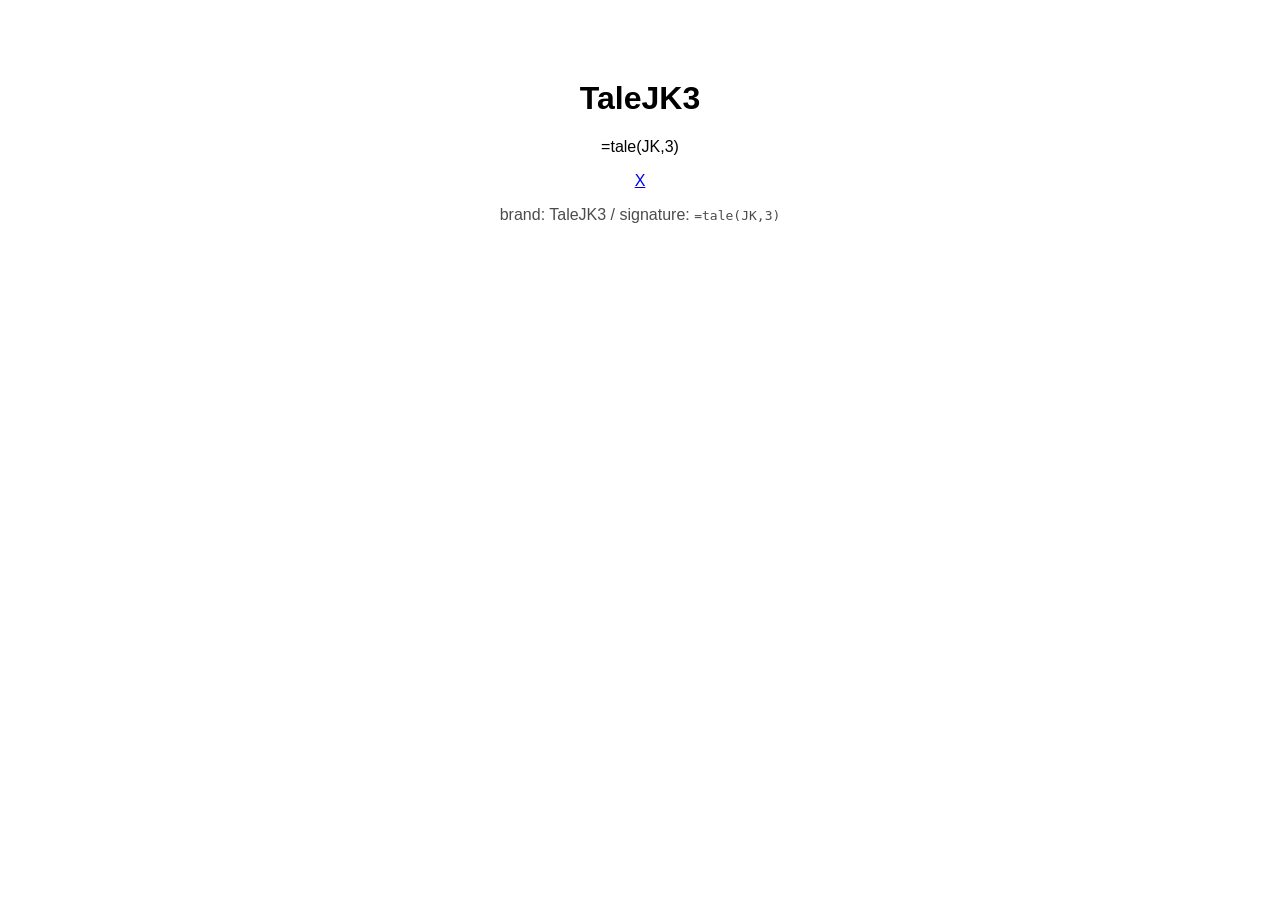
==== index.html @ feb5fdf8 "Update index.html" ====
<!doctype html>
<html>
<head>
<meta charset="utf-8">
<meta name="viewport" content="width=device-width,initial-scale=1">

<title>TaleJK3</title>

<link rel="icon" type="image/png" sizes="32x32" href="/favicon-32.png">
<link rel="icon" type="image/png" sizes="16x16" href="/favicon-16.png">

<meta property="og:title" content="TaleJK3">
<meta property="og:description" content="=tale(JK,3)">
<meta property="og:type" content="website">
<meta property="og:url" content="https://talejk3.com">
<meta name="twitter:card" content="summary_large_image">
<meta name="twitter:site" content="@taleJK3">
<meta name="twitter:image" content="https://talejk3.com/og.png">

</head>

<body style="font-family:sans-serif;text-align:center;margin-top:80px;">

<h1>TaleJK3</h1>
<p>=tale(JK,3)</p>

<p>
<a href="https://x.com/taleJK3" target="_blank" rel="noopener">X</a>
</p>

<p style="opacity:.7;">brand: TaleJK3 / signature: <code>=tale(JK,3)</code></p>

</body>
</html>
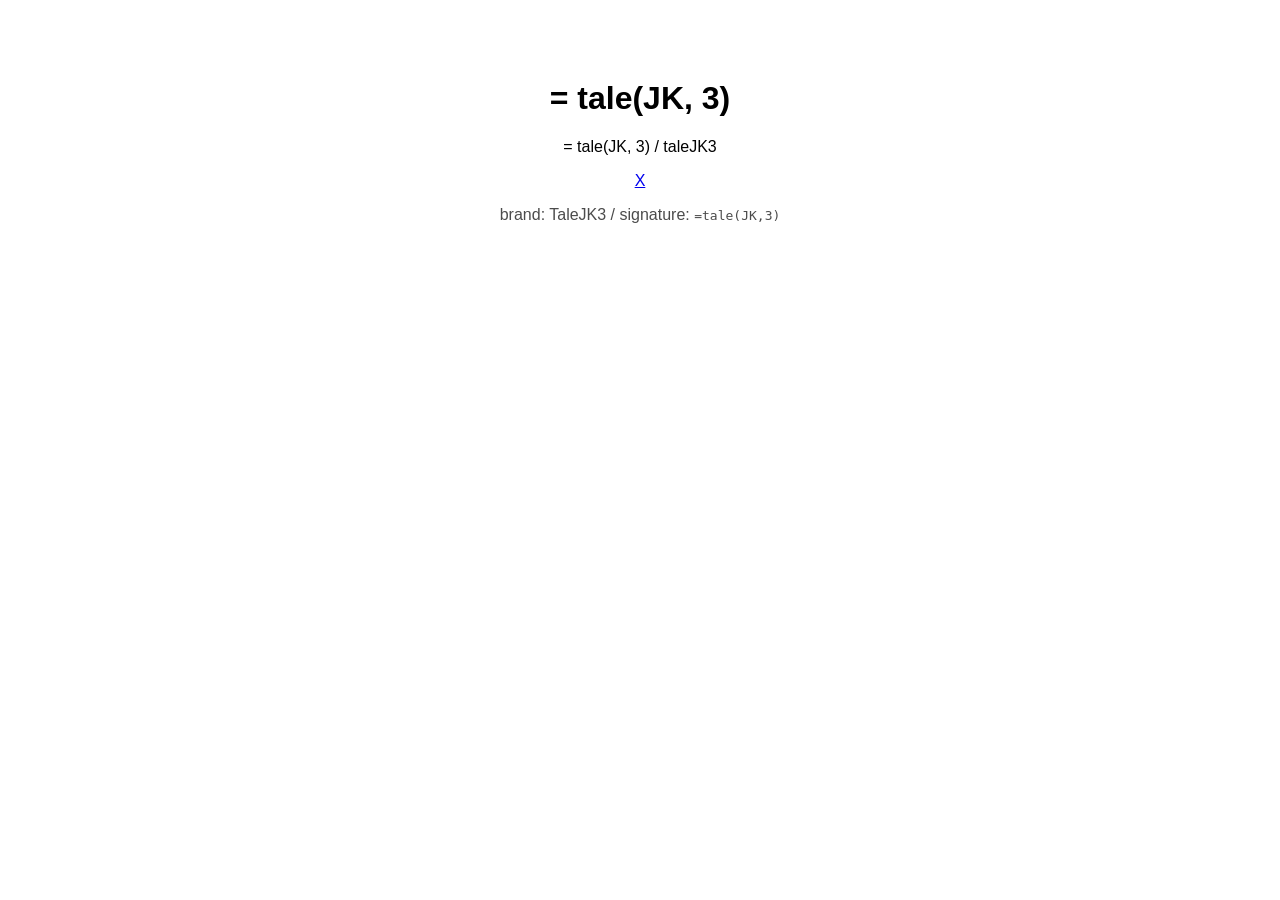
==== commit d941a083: "Update index.html" ====
--- a/index.html
+++ b/index.html
@@ -4,13 +4,13 @@
 <meta charset="utf-8">
 <meta name="viewport" content="width=device-width,initial-scale=1">
 
-<title>TaleJK3</title>
+<title>= tale(JK, 3)</title>
 
 <link rel="icon" type="image/png" sizes="32x32" href="/favicon-32.png">
 <link rel="icon" type="image/png" sizes="16x16" href="/favicon-16.png">
 
-<meta property="og:title" content="TaleJK3">
-<meta property="og:description" content="=tale(JK,3)">
+<meta property="og:title" content="= tale(JK, 3)">
+<meta property="og:description" content="= tale(JK, 3)">
 <meta property="og:type" content="website">
 <meta property="og:url" content="https://talejk3.com">
 <meta name="twitter:card" content="summary_large_image">
@@ -21,8 +21,8 @@
 
 <body style="font-family:sans-serif;text-align:center;margin-top:80px;">
 
-<h1>TaleJK3</h1>
-<p>=tale(JK,3)</p>
+<h1>= tale(JK, 3)</h1>
+<p>= tale(JK, 3) / taleJK3</p>
 
 <p>
 <a href="https://x.com/taleJK3" target="_blank" rel="noopener">X</a>
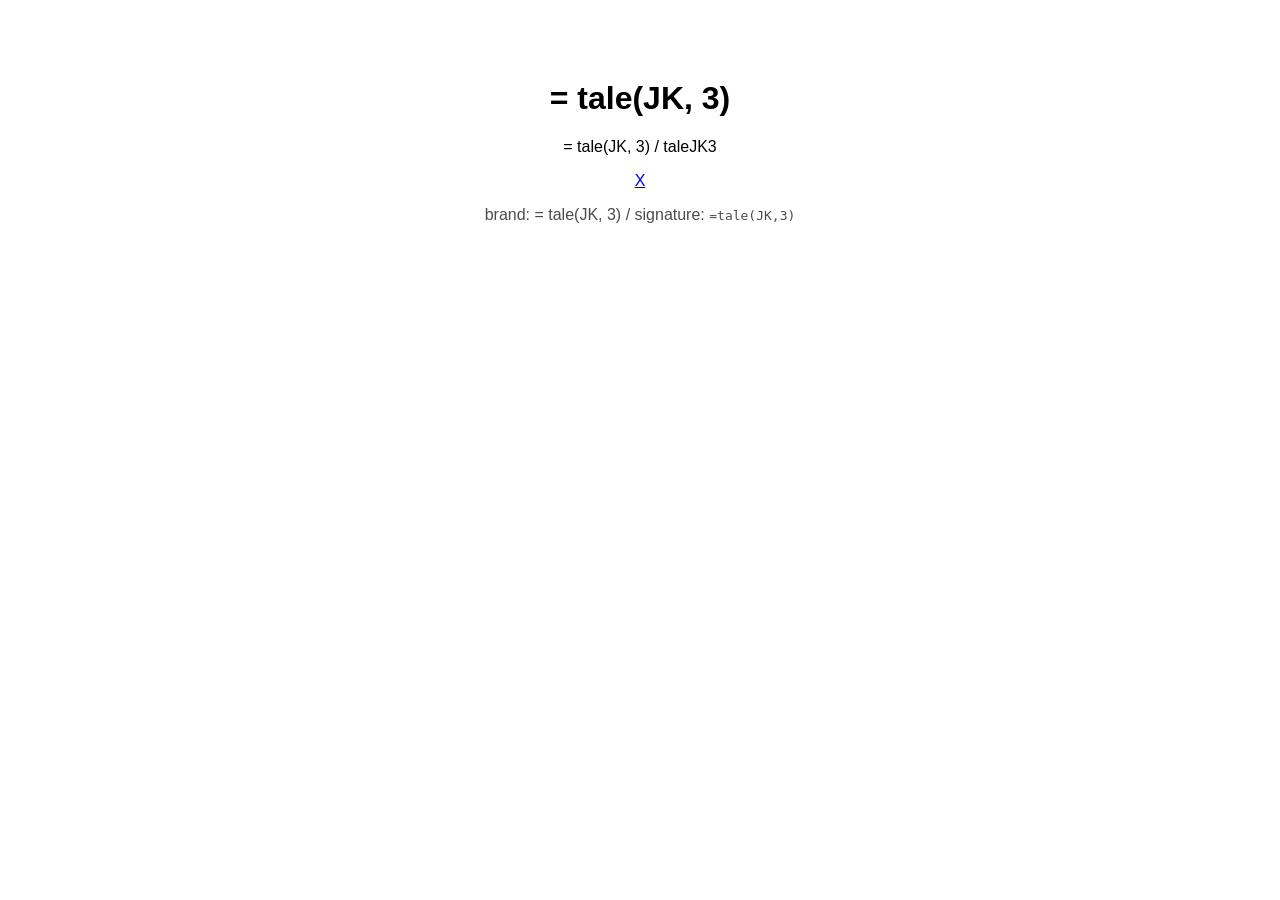
==== commit fb73614c: "Update index.html" ====
--- a/index.html
+++ b/index.html
@@ -10,7 +10,7 @@
 <link rel="icon" type="image/png" sizes="16x16" href="/favicon-16.png">
 
 <meta property="og:title" content="= tale(JK, 3)">
-<meta property="og:description" content="= tale(JK, 3)">
+<meta property="og:description" content="=tale(JK,3)">
 <meta property="og:type" content="website">
 <meta property="og:url" content="https://talejk3.com">
 <meta name="twitter:card" content="summary_large_image">
@@ -28,7 +28,7 @@
 <a href="https://x.com/taleJK3" target="_blank" rel="noopener">X</a>
 </p>
 
-<p style="opacity:.7;">brand: TaleJK3 / signature: <code>=tale(JK,3)</code></p>
+<p style="opacity:.7;">brand: = tale(JK, 3) / signature: <code>=tale(JK,3)</code></p>
 
 </body>
 </html>
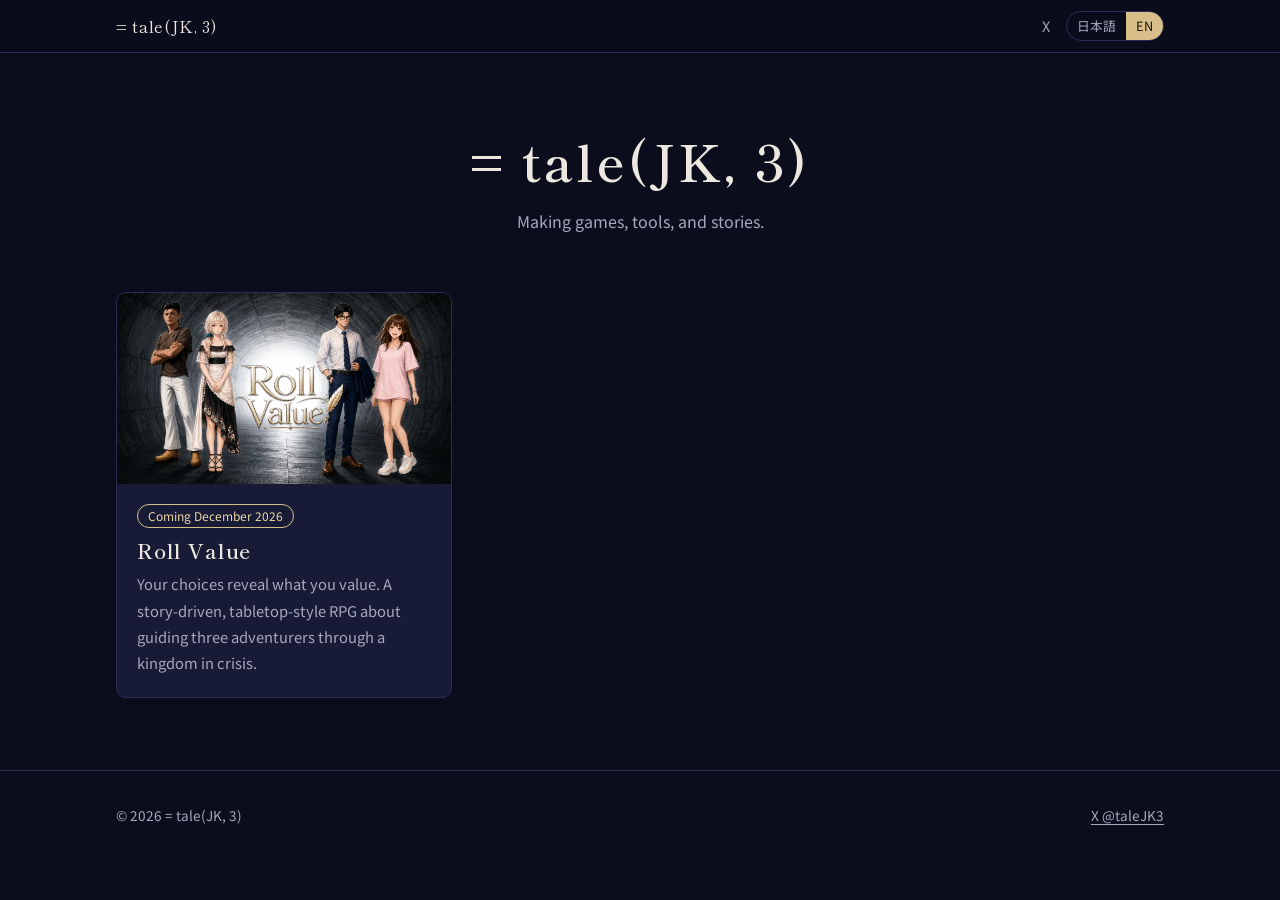
==== commit a231488e: "Add Roll Value page and turn the top page into a works index - /rollvalue/: hero with Steam CTAs (to" ====
--- a/index.html
+++ b/index.html
@@ -1,34 +1,95 @@
 <!doctype html>
-<html>
+<html lang="ja" data-lang="ja">
 <head>
 <meta charset="utf-8">
 <meta name="viewport" content="width=device-width,initial-scale=1">
-
 <title>= tale(JK, 3)</title>
+<meta name="description" content="= tale(JK, 3)（taleJK3）の作品ページ。Steamでウィッシュリスト受付中の『Roll Value』ほか。">
+<link rel="canonical" href="https://talejk3.com/">
 
 <link rel="icon" type="image/png" sizes="32x32" href="/favicon-32.png">
 <link rel="icon" type="image/png" sizes="16x16" href="/favicon-16.png">
 
 <meta property="og:title" content="= tale(JK, 3)">
-<meta property="og:description" content="=tale(JK,3)">
+<meta property="og:description" content="= tale(JK, 3)（taleJK3）の作品ページ。Steamでウィッシュリスト受付中の『Roll Value』ほか。">
 <meta property="og:type" content="website">
-<meta property="og:url" content="https://talejk3.com">
+<meta property="og:url" content="https://talejk3.com/">
+<meta property="og:site_name" content="= tale(JK, 3)">
+<meta property="og:image" content="https://talejk3.com/rollvalue/img/og-rollvalue.jpg">
+<meta property="og:image:width" content="1200">
+<meta property="og:image:height" content="630">
 <meta name="twitter:card" content="summary_large_image">
 <meta name="twitter:site" content="@taleJK3">
-<meta name="twitter:image" content="https://talejk3.com/og.png">
+<meta name="twitter:image" content="https://talejk3.com/rollvalue/img/og-rollvalue.jpg">
 
+<link rel="preconnect" href="https://fonts.googleapis.com">
+<link rel="preconnect" href="https://fonts.gstatic.com" crossorigin>
+<link rel="stylesheet" href="https://fonts.googleapis.com/css2?family=Noto+Sans+JP:wght@400;700&family=Shippori+Mincho:wght@600&display=swap">
+<link rel="stylesheet" href="/assets/site.css">
+
+<!-- ===== 変わりうる値はここだけで管理する ===== -->
+<script>
+window.SITE = {
+  title: "= tale(JK, 3)",
+  // 体験版をSteamで公開したら true にする
+  demoLive: false,
+  links: {
+    x: "https://x.com/taleJK3"
+  }
+};
+</script>
+<script src="/assets/site.js"></script>
 </head>
 
-<body style="font-family:sans-serif;text-align:center;margin-top:80px;">
+<body>
 
-<h1>= tale(JK, 3)</h1>
-<p>= tale(JK, 3) / taleJK3</p>
+<header class="site-header">
+  <div class="wrap">
+    <a class="brand" href="/">= tale(JK, 3)</a>
+    <nav class="header-nav" aria-label="Site">
+      <a href="https://x.com/taleJK3" data-href="links.x" target="_blank" rel="noopener">X</a>
+      <span class="lang-switch" role="group" aria-label="Language">
+        <button type="button" data-set-lang="ja" aria-pressed="true">日本語</button>
+        <button type="button" data-set-lang="en" aria-pressed="false">EN</button>
+      </span>
+    </nav>
+  </div>
+</header>
 
-<p>
-<a href="https://x.com/taleJK3" target="_blank" rel="noopener">X</a>
-</p>
+<main>
+  <section class="brand-hero">
+    <div class="wrap">
+      <h1>= tale(JK, 3)</h1>
+      <p>
+        <span lang="ja">ゲームとツールと物語をつくっています。</span>
+        <span lang="en">Making games, tools, and stories.</span>
+      </p>
+    </div>
+  </section>
 
-<p style="opacity:.7;">brand: = tale(JK, 3) / signature: <code>=tale(JK,3)</code></p>
+  <!-- 作品カード。公開したものから追加する -->
+  <section class="wrap works" aria-label="Works">
+    <a class="work-card" href="/rollvalue/">
+      <img src="/rollvalue/img/capsule.webp" width="1232" height="706" alt="">
+      <div class="body">
+        <span class="tag demo-live"><span lang="ja">体験版 配信中</span><span lang="en">Demo out now</span></span>
+        <span class="tag demo-soon"><span lang="ja">2026年12月 発売予定</span><span lang="en">Coming December 2026</span></span>
+        <h2>Roll Value</h2>
+        <p>
+          <span lang="ja">選択は、あなたの価値観を映し出す。危機に瀕した王国で3人の冒険者を導く、物語重視のテーブルトップ風RPG。</span>
+          <span lang="en">Your choices reveal what you value. A story-driven, tabletop-style RPG about guiding three adventurers through a kingdom in crisis.</span>
+        </p>
+      </div>
+    </a>
+  </section>
+</main>
+
+<footer class="footer">
+  <div class="wrap">
+    <span>© <span id="year">2026</span> = tale(JK, 3)</span>
+    <span><a href="https://x.com/taleJK3" target="_blank" rel="noopener">X @taleJK3</a></span>
+  </div>
+</footer>
 
 </body>
 </html>
--- a/assets/site.css
+++ b/assets/site.css
@@ -0,0 +1,132 @@
+/* = tale(JK, 3) 共通スタイル（/ と /rollvalue/ で共有） */
+
+:root {
+  --bg: #0b0d1c;
+  --bg-2: #12152b;
+  --surface: #171b36;
+  --line: #2a2f55;
+  --text: #ece8df;
+  --muted: #a8a7bb;
+  --gold: #d8bf8a;
+  --gold-strong: #ecd6a4;
+  --on-gold: #1a1408;
+  --focus: #9fc4ff;
+  --radius: 10px;
+  --wrap: 1080px;
+  --gutter: 16px;
+  --font-sans: "Noto Sans JP", system-ui, -apple-system, "Segoe UI", "Hiragino Sans", "Yu Gothic UI", sans-serif;
+  --font-serif: "Shippori Mincho", "Cormorant Garamond", "Yu Mincho", serif;
+  color-scheme: dark;
+}
+
+*, *::before, *::after { box-sizing: border-box; }
+
+html { -webkit-text-size-adjust: 100%; }
+
+body {
+  margin: 0;
+  background: var(--bg);
+  color: var(--text);
+  font-family: var(--font-sans);
+  font-size: 16px;
+  line-height: 1.8;
+  overflow-x: hidden;
+}
+
+img { max-width: 100%; height: auto; display: block; }
+
+a { color: var(--gold-strong); text-underline-offset: 3px; }
+a:hover { color: #fff; }
+:focus-visible { outline: 2px solid var(--focus); outline-offset: 3px; border-radius: 4px; }
+
+h1, h2, h3 { font-family: var(--font-serif); font-weight: 600; line-height: 1.4; margin: 0 0 .6em; }
+h2 { font-size: clamp(1.4rem, 1.1rem + 1.2vw, 1.9rem); letter-spacing: .04em; }
+h3 { font-size: 1.1rem; }
+p { margin: 0 0 1em; }
+
+.wrap { width: 100%; max-width: var(--wrap); margin: 0 auto; padding: 0 var(--gutter); }
+
+.visually-hidden {
+  position: absolute !important; width: 1px; height: 1px; overflow: hidden;
+  clip: rect(0 0 0 0); white-space: nowrap;
+}
+
+/* ---- 言語切り替え：html[data-lang] と一致しない言語を隠す ---- */
+:root[data-lang="ja"] [lang="en"]:not(html),
+:root[data-lang="en"] [lang="ja"]:not(html) { display: none !important; }
+
+/* ---- 体験版の公開状態：window.SITE.demoLive で切り替え（JSなしでは公開前の表示） ---- */
+:root:not([data-demo="live"]) .demo-live,
+:root[data-demo="live"] .demo-soon { display: none !important; }
+:root:not([data-demo="live"]) .btn-wishlist { background: var(--gold); color: var(--on-gold); }
+:root:not([data-demo="live"]) .btn-wishlist:hover { background: var(--gold-strong); color: var(--on-gold); }
+
+/* ---- ヘッダー ---- */
+.site-header {
+  position: sticky; top: 0; z-index: 10;
+  background: rgba(11, 13, 28, .86);
+  backdrop-filter: blur(8px);
+  border-bottom: 1px solid var(--line);
+}
+.site-header .wrap { display: flex; align-items: center; justify-content: space-between; gap: 12px; min-height: 52px; }
+.brand { font-family: var(--font-serif); font-size: 1.05rem; color: var(--text); text-decoration: none; letter-spacing: .04em; white-space: nowrap; }
+.brand:hover { color: var(--gold-strong); }
+.header-nav { display: flex; align-items: center; gap: 4px 16px; flex-wrap: wrap; justify-content: flex-end; font-size: .9rem; }
+.header-nav a { color: var(--muted); text-decoration: none; }
+.header-nav a:hover { color: var(--text); }
+@media (max-width: 480px) { .header-nav .nav-link { display: none; } }
+
+.lang-switch { display: inline-flex; border: 1px solid var(--line); border-radius: 999px; overflow: hidden; }
+.lang-switch button {
+  appearance: none; border: 0; background: transparent; color: var(--muted);
+  font: inherit; font-size: .8rem; padding: 2px 10px; cursor: pointer; line-height: 1.8;
+}
+.lang-switch button[aria-pressed="true"] { background: var(--gold); color: var(--on-gold); }
+
+/* ---- ボタン ---- */
+.btn {
+  display: inline-flex; align-items: center; justify-content: center; gap: .5em;
+  min-height: 48px; padding: 10px 22px; border-radius: 999px;
+  font-weight: 700; text-decoration: none; text-align: center; line-height: 1.4;
+  border: 1px solid var(--gold); transition: background .15s, color .15s, transform .15s;
+}
+.btn:hover { transform: translateY(-1px); }
+.btn-primary { background: var(--gold); color: var(--on-gold); }
+.btn-primary:hover { background: var(--gold-strong); color: var(--on-gold); }
+.btn-secondary { background: rgba(11, 13, 28, .55); color: var(--gold-strong); }
+.btn-secondary:hover { background: var(--surface); color: #fff; }
+.btn-row { display: flex; flex-wrap: wrap; gap: 12px; justify-content: center; }
+.btn-row .btn { flex: 1 1 220px; max-width: 300px; }
+
+/* ---- セクション ---- */
+.section { padding: 64px 0; }
+.section + .section { border-top: 1px solid var(--line); }
+.section-alt { background: var(--bg-2); }
+.eyebrow { font-size: .78rem; letter-spacing: .2em; text-transform: uppercase; color: var(--gold); margin-bottom: .4em; }
+
+.card {
+  background: var(--surface); border: 1px solid var(--line); border-radius: var(--radius);
+  padding: 20px;
+}
+
+.footer { padding: 32px 0 48px; color: var(--muted); font-size: .85rem; border-top: 1px solid var(--line); }
+.footer .wrap { display: flex; flex-wrap: wrap; justify-content: space-between; gap: 8px 24px; }
+.footer a { color: var(--muted); }
+
+/* ---- トップ：作品カード ---- */
+.brand-hero { padding: 72px 0 40px; text-align: center; }
+.brand-hero h1 { font-size: clamp(2rem, 1.4rem + 3vw, 3.2rem); letter-spacing: .06em; margin-bottom: .2em; }
+.brand-hero p { color: var(--muted); }
+
+.works { display: grid; grid-template-columns: repeat(auto-fill, minmax(min(100%, 320px), 1fr)); gap: 20px; padding-bottom: 72px; }
+.work-card {
+  display: block; text-decoration: none; color: var(--text);
+  background: var(--surface); border: 1px solid var(--line); border-radius: var(--radius); overflow: hidden;
+  transition: border-color .15s, transform .15s;
+}
+.work-card:hover { border-color: var(--gold); transform: translateY(-2px); color: var(--text); }
+.work-card img { width: 100%; aspect-ratio: 1232 / 706; object-fit: cover; }
+.work-card .body { padding: 16px 20px 20px; }
+.work-card h2 { font-size: 1.3rem; margin-bottom: .3em; }
+.work-card p { color: var(--muted); font-size: .92rem; margin: 0; }
+.tag { display: inline-block; font-size: .75rem; padding: 0 10px; border-radius: 999px; border: 1px solid var(--gold); color: var(--gold-strong); margin-bottom: 8px; }
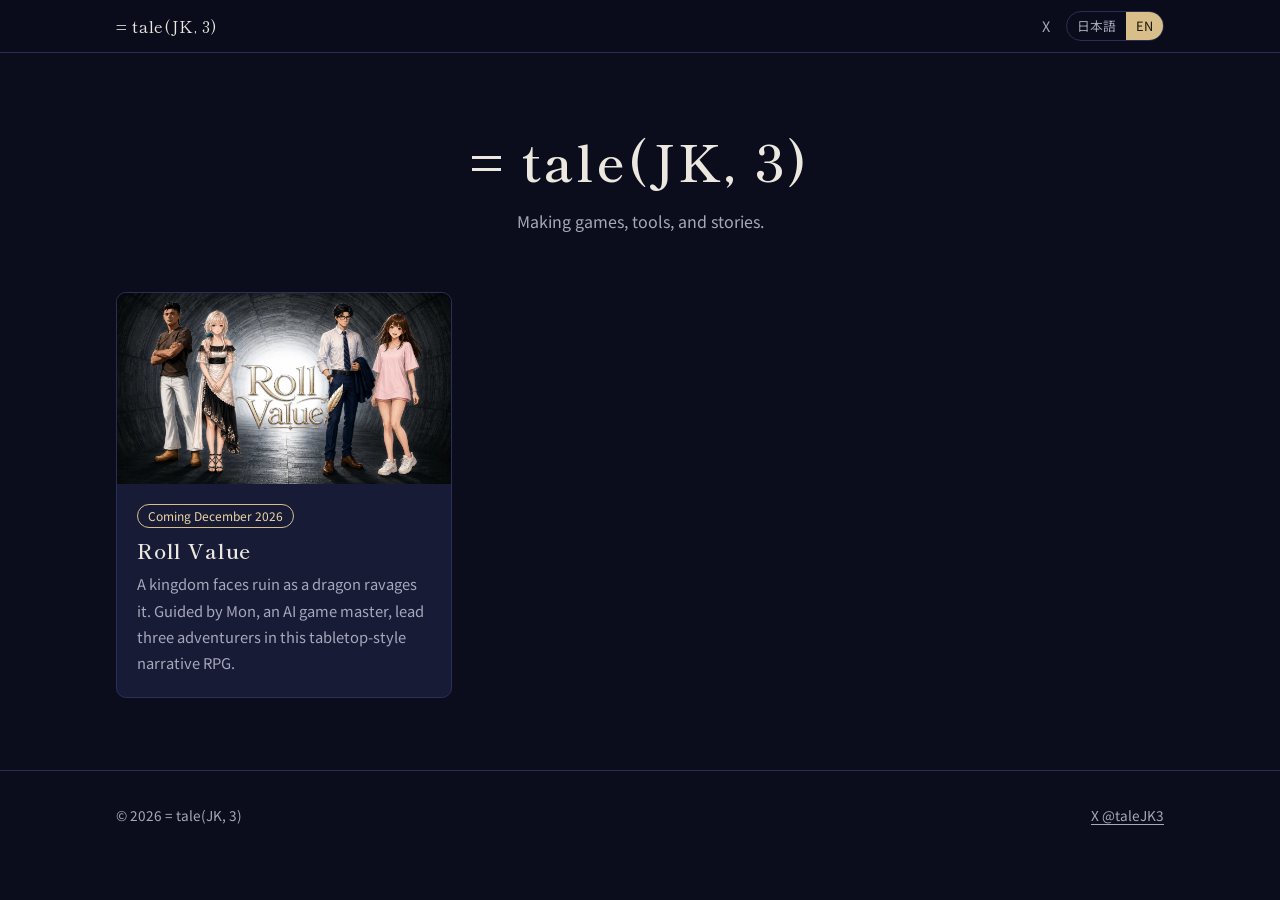
==== commit c801af6c: "Match Roll Value copy to the updated Steam store text - Tagline, About lead, and four feature cards " ====
--- a/index.html
+++ b/index.html
@@ -76,8 +76,8 @@
         <span class="tag demo-soon"><span lang="ja">2026年12月 発売予定</span><span lang="en">Coming December 2026</span></span>
         <h2>Roll Value</h2>
         <p>
-          <span lang="ja">選択は、あなたの価値観を映し出す。危機に瀕した王国で3人の冒険者を導く、物語重視のテーブルトップ風RPG。</span>
-          <span lang="en">Your choices reveal what you value. A story-driven, tabletop-style RPG about guiding three adventurers through a kingdom in crisis.</span>
+          <span lang="ja">ドラゴンの襲来で滅亡の危機にある王国。AIゲームマスター・モンの案内で3人の冒険者を導く、テーブルトップ風の物語RPG。</span>
+          <span lang="en">A kingdom faces ruin as a dragon ravages it. Guided by Mon, an AI game master, lead three adventurers in this tabletop-style narrative RPG.</span>
         </p>
       </div>
     </a>
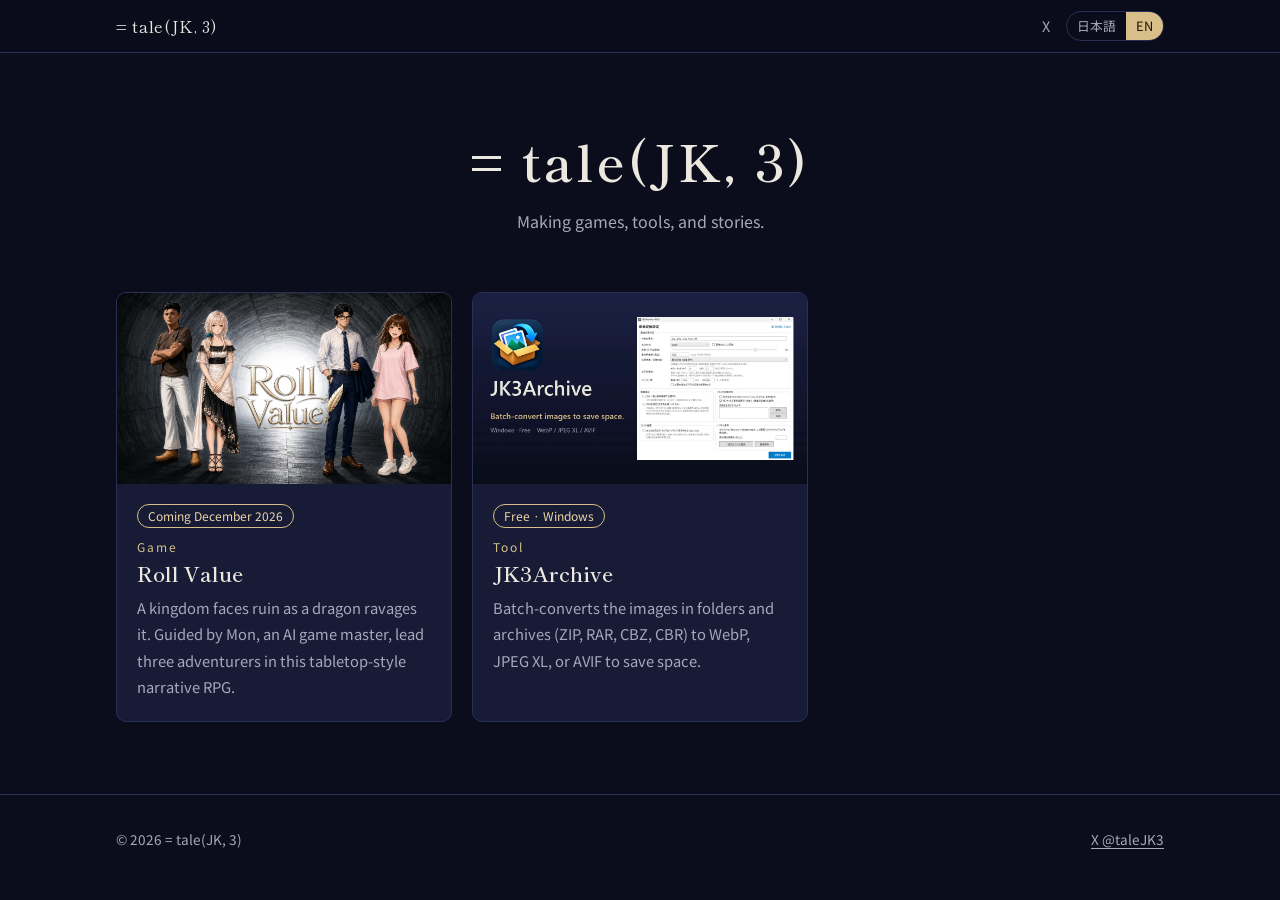
==== commit 4b902760: "Add JK3Archive tool page and list it on the top page - /tools/jk3archive/: icon, one-line pitch, BOO" ====
--- a/index.html
+++ b/index.html
@@ -4,14 +4,14 @@
 <meta charset="utf-8">
 <meta name="viewport" content="width=device-width,initial-scale=1">
 <title>= tale(JK, 3)</title>
-<meta name="description" content="= tale(JK, 3)（taleJK3）の作品ページ。Steamでウィッシュリスト受付中の『Roll Value』ほか。">
+<meta name="description" content="= tale(JK, 3)（taleJK3）の作品ページ。ゲーム『Roll Value』、画像変換ツール『JK3Archive』など。">
 <link rel="canonical" href="https://talejk3.com/">
 
 <link rel="icon" type="image/png" sizes="32x32" href="/favicon-32.png">
 <link rel="icon" type="image/png" sizes="16x16" href="/favicon-16.png">
 
 <meta property="og:title" content="= tale(JK, 3)">
-<meta property="og:description" content="= tale(JK, 3)（taleJK3）の作品ページ。Steamでウィッシュリスト受付中の『Roll Value』ほか。">
+<meta property="og:description" content="= tale(JK, 3)（taleJK3）の作品ページ。ゲーム『Roll Value』、画像変換ツール『JK3Archive』など。">
 <meta property="og:type" content="website">
 <meta property="og:url" content="https://talejk3.com/">
 <meta property="og:site_name" content="= tale(JK, 3)">
@@ -67,17 +67,32 @@
     </div>
   </section>
 
-  <!-- 作品カード。公開したものから追加する -->
+  <!-- 作品カード。公開したものから追加する（種類はカード内の分類で示す） -->
   <section class="wrap works" aria-label="Works">
     <a class="work-card" href="/rollvalue/">
       <img src="/rollvalue/img/capsule.webp" width="1232" height="706" alt="">
       <div class="body">
         <span class="tag demo-live"><span lang="ja">体験版 配信中</span><span lang="en">Demo out now</span></span>
         <span class="tag demo-soon"><span lang="ja">2026年12月 発売予定</span><span lang="en">Coming December 2026</span></span>
-        <h2>Roll Value</h2>
+        <p class="work-kind"><span lang="ja">ゲーム</span><span lang="en">Game</span></p>
+        <h3>Roll Value</h3>
         <p>
           <span lang="ja">ドラゴンの襲来で滅亡の危機にある王国。AIゲームマスター・モンの案内で3人の冒険者を導く、テーブルトップ風の物語RPG。</span>
           <span lang="en">A kingdom faces ruin as a dragon ravages it. Guided by Mon, an AI game master, lead three adventurers in this tabletop-style narrative RPG.</span>
+        </p>
+      </div>
+    </a>
+
+    <a class="work-card" href="/tools/jk3archive/">
+      <img lang="ja" src="/tools/jk3archive/img/card-ja.webp" width="1232" height="706" alt="">
+      <img lang="en" src="/tools/jk3archive/img/card-en.webp" width="1232" height="706" alt="" loading="lazy">
+      <div class="body">
+        <span class="tag"><span lang="ja">無料・Windows</span><span lang="en">Free · Windows</span></span>
+        <p class="work-kind"><span lang="ja">ツール</span><span lang="en">Tool</span></p>
+        <h3>JK3Archive</h3>
+        <p>
+          <span lang="ja">フォルダや書庫（ZIP・RAR・CBZ・CBR）の中の画像をWebP・JPEG XL・AVIFへ一括変換して、容量を小さくするツール。</span>
+          <span lang="en">Batch-converts the images in folders and archives (ZIP, RAR, CBZ, CBR) to WebP, JPEG XL, or AVIF to save space.</span>
         </p>
       </div>
     </a>
--- a/assets/site.css
+++ b/assets/site.css
@@ -22,6 +22,9 @@
 *, *::before, *::after { box-sizing: border-box; }
 
 html { -webkit-text-size-adjust: 100%; }
+
+/* 固定ヘッダーの下に隠れないように、ページ内リンクの着地位置をずらす */
+[id] { scroll-margin-top: 64px; }
 
 body {
   margin: 0;
@@ -127,6 +130,43 @@
 .work-card:hover { border-color: var(--gold); transform: translateY(-2px); color: var(--text); }
 .work-card img { width: 100%; aspect-ratio: 1232 / 706; object-fit: cover; }
 .work-card .body { padding: 16px 20px 20px; }
-.work-card h2 { font-size: 1.3rem; margin-bottom: .3em; }
+.work-card h3 { font-size: 1.3rem; margin-bottom: .3em; }
+.work-card .work-kind { font-size: .75rem; letter-spacing: .16em; color: var(--gold); margin: 0 0 2px; }
 .work-card p { color: var(--muted); font-size: .92rem; margin: 0; }
 .tag { display: inline-block; font-size: .75rem; padding: 0 10px; border-radius: 999px; border: 1px solid var(--gold); color: var(--gold-strong); margin-bottom: 8px; }
+
+/* ---- ライトボックス（スクショの拡大表示。assets/site.js の initLightbox） ---- */
+html.lightbox-open { overflow: hidden; }
+.lightbox {
+  width: 100vw; height: 100vh; height: 100dvh; max-width: none; max-height: none;
+  margin: 0; padding: 56px 16px; border: 0;
+  background: rgba(5, 6, 14, .94); color: var(--text);
+}
+.lightbox[open] { display: flex; align-items: center; justify-content: center; }
+.lightbox::backdrop { background: transparent; }
+.lightbox-img {
+  max-width: min(100%, 1600px); max-height: 100%; width: auto; height: auto;
+  object-fit: contain; border-radius: 6px; box-shadow: 0 8px 40px rgba(0, 0, 0, .6);
+}
+.lightbox-btn {
+  position: absolute; display: grid; place-items: center;
+  width: 48px; height: 48px; border-radius: 999px;
+  border: 1px solid var(--line); background: rgba(23, 27, 54, .85); color: var(--text);
+  font-size: 30px; line-height: 1; cursor: pointer;
+}
+.lightbox-btn:hover { border-color: var(--gold); color: var(--gold-strong); }
+.lightbox-close { top: 8px; right: 12px; }
+.lightbox-prev { left: 12px; top: 50%; transform: translateY(-50%); }
+.lightbox-next { right: 12px; top: 50%; transform: translateY(-50%); }
+.lightbox-count { position: absolute; bottom: 12px; left: 0; right: 0; margin: 0; text-align: center; color: var(--muted); font-size: .9rem; }
+/* スマホでは矢印を画像に重ねず下に置く（スワイプでも送れる） */
+@media (max-width: 640px) {
+  .lightbox { padding: 56px 8px 72px; }
+  .lightbox-prev, .lightbox-next { top: auto; bottom: 8px; transform: none; }
+  .lightbox-prev { left: 16px; }
+  .lightbox-next { right: 16px; }
+  .lightbox-count { bottom: 22px; }
+}
+.lightbox-single .lightbox-prev,
+.lightbox-single .lightbox-next,
+.lightbox-single .lightbox-count { display: none; }
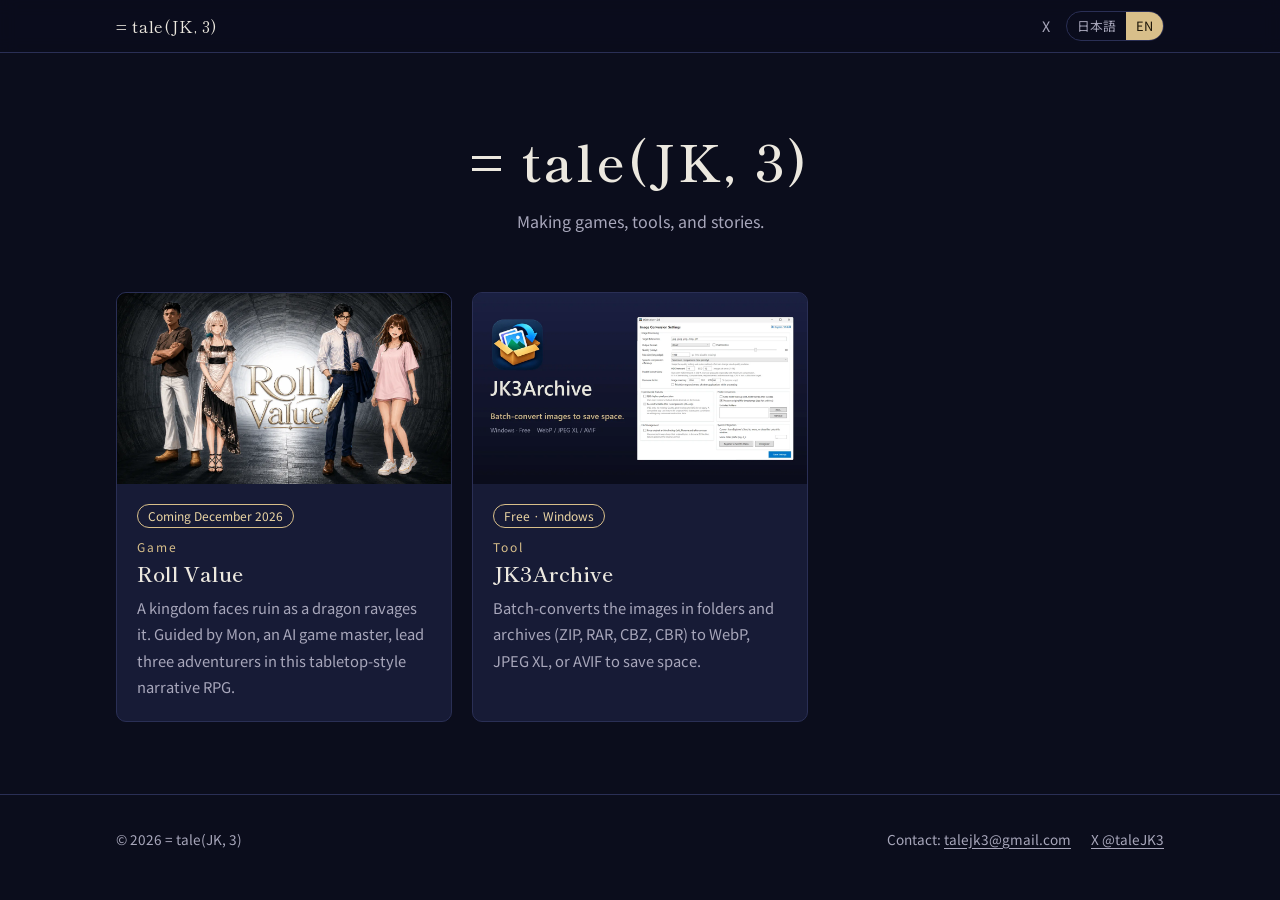
==== commit b3d3cf40: "Make email the only contact and show it in every footer - Footer on all pages now shows the contact " ====
--- a/index.html
+++ b/index.html
@@ -34,8 +34,10 @@
   // 体験版をSteamで公開したら true にする
   demoLive: false,
   links: {
-    x: "https://x.com/taleJK3"
-  }
+    x: "https://x.com/taleJK3",
+    mail: "mailto:talejk3@gmail.com"
+  },
+  email: "talejk3@gmail.com"
 };
 </script>
 <script src="/assets/site.js"></script>
@@ -102,7 +104,10 @@
 <footer class="footer">
   <div class="wrap">
     <span>© <span id="year">2026</span> = tale(JK, 3)</span>
-    <span><a href="https://x.com/taleJK3" target="_blank" rel="noopener">X @taleJK3</a></span>
+    <span class="footer-links">
+      <span class="footer-contact"><span lang="ja">お問い合わせ：</span><span lang="en">Contact: </span><a href="mailto:talejk3@gmail.com" data-href="links.mail" data-k="email">talejk3@gmail.com</a></span>
+      <a href="https://x.com/taleJK3" target="_blank" rel="noopener">X @taleJK3</a>
+    </span>
   </div>
 </footer>
 
--- a/assets/site.css
+++ b/assets/site.css
@@ -115,6 +115,7 @@
 .footer { padding: 32px 0 48px; color: var(--muted); font-size: .85rem; border-top: 1px solid var(--line); }
 .footer .wrap { display: flex; flex-wrap: wrap; justify-content: space-between; gap: 8px 24px; }
 .footer a { color: var(--muted); }
+.footer-links { display: flex; flex-wrap: wrap; gap: 4px 20px; }
 
 /* ---- トップ：作品カード ---- */
 .brand-hero { padding: 72px 0 40px; text-align: center; }
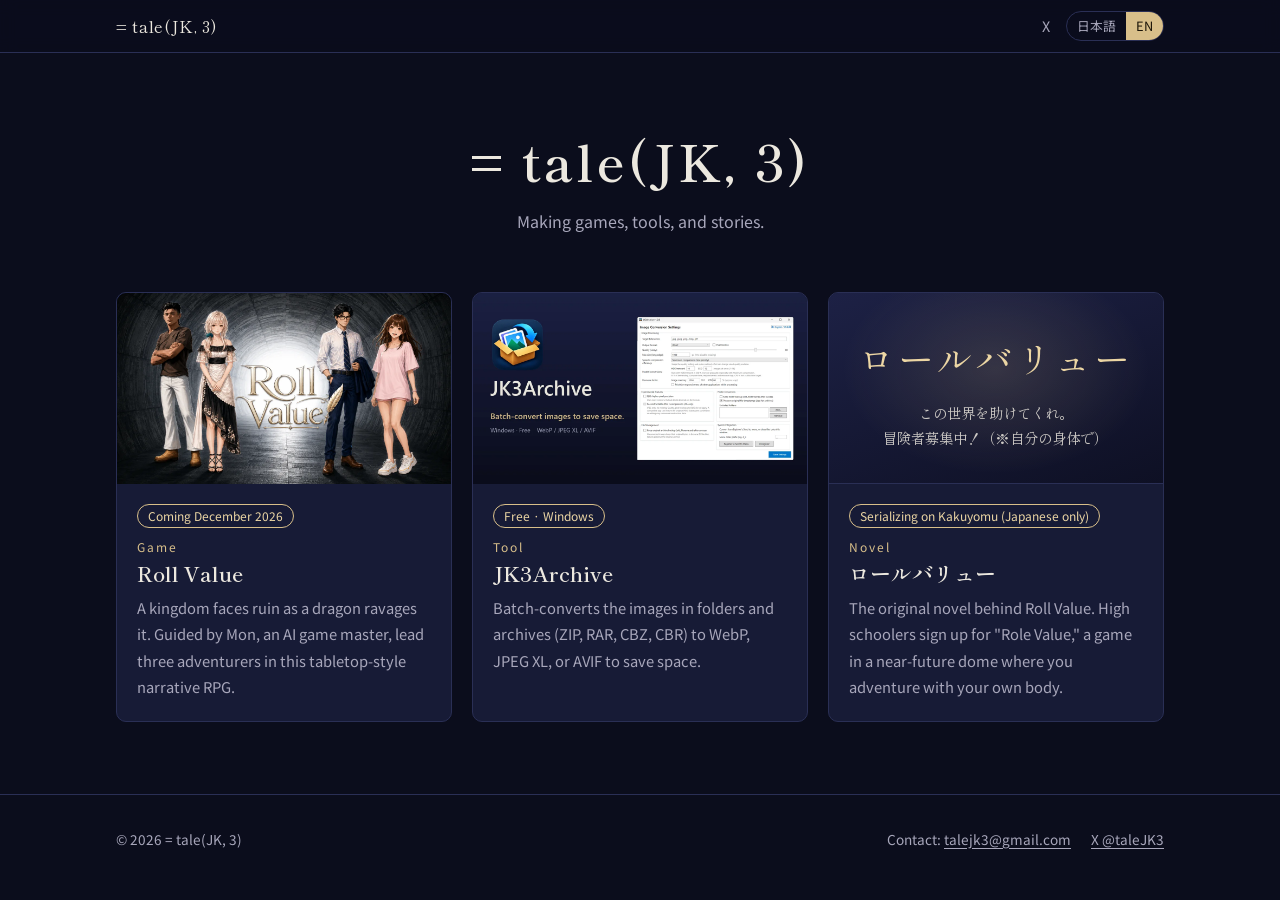
==== commit 27634c1b: "Add the original novel (Kakuyomu) to the top page and Roll Value page - Top page: third work card fo" ====
--- a/index.html
+++ b/index.html
@@ -35,7 +35,8 @@
   demoLive: false,
   links: {
     x: "https://x.com/taleJK3",
-    mail: "mailto:talejk3@gmail.com"
+    mail: "mailto:talejk3@gmail.com",
+    novel: "https://kakuyomu.jp/works/11054822665122186584"
   },
   email: "talejk3@gmail.com"
 };
@@ -98,6 +99,22 @@
         </p>
       </div>
     </a>
+
+    <a class="work-card" href="https://kakuyomu.jp/works/11054822665122186584" data-href="links.novel" target="_blank" rel="noopener">
+      <div class="novel-cover" aria-hidden="true">
+        <span class="novel-cover-title">ロールバリュー</span>
+        <span class="novel-cover-copy">この世界を助けてくれ。<br>冒険者募集中！（※自分の身体で）</span>
+      </div>
+      <div class="body">
+        <span class="tag"><span lang="ja">カクヨムで連載中</span><span lang="en">Serializing on Kakuyomu (Japanese only)</span></span>
+        <p class="work-kind"><span lang="ja">小説</span><span lang="en">Novel</span></p>
+        <h3>ロールバリュー</h3>
+        <p>
+          <span lang="ja">ゲーム『Roll Value』の原作小説。近未来のドームの中、自分の身体で冒険するゲーム「ロールバリュー」に参加した高校生たちの物語。</span>
+          <span lang="en">The original novel behind Roll Value. High schoolers sign up for "Role Value," a game in a near-future dome where you adventure with your own body.</span>
+        </p>
+      </div>
+    </a>
   </section>
 </main>
 
--- a/assets/site.css
+++ b/assets/site.css
@@ -132,6 +132,26 @@
 .work-card img { width: 100%; aspect-ratio: 1232 / 706; object-fit: cover; }
 .work-card .body { padding: 16px 20px 20px; }
 .work-card h3 { font-size: 1.3rem; margin-bottom: .3em; }
+/* ---- 小説の文字だけの表紙（トップのカードとRoll Valueのバナーで共用） ---- */
+.novel-cover {
+  aspect-ratio: 1232 / 706; display: grid; place-content: center; gap: 12px; padding: 20px;
+  text-align: center; font-family: var(--font-serif);
+  background:
+    radial-gradient(ellipse at 50% 40%, rgba(216, 191, 138, .16), transparent 65%),
+    linear-gradient(160deg, #1d2145, #0e1024);
+  border-bottom: 1px solid var(--line);
+}
+.novel-cover-title { font-size: clamp(1.6rem, 1.2rem + 1.6vw, 2.2rem); letter-spacing: .12em; color: var(--gold-strong); }
+.novel-cover-copy { font-size: .9rem; line-height: 1.7; color: var(--text); opacity: .85; }
+.novel-banner { display: grid; padding: 0; overflow: hidden; margin-top: 28px; text-decoration: none; color: var(--text); transition: border-color .15s; }
+@media (min-width: 760px) { .novel-banner { grid-template-columns: minmax(0, 1fr) minmax(0, 1.4fr); align-items: center; } .novel-banner .novel-cover { border-bottom: 0; border-right: 1px solid var(--line); } }
+.novel-banner:hover { border-color: var(--gold); color: var(--text); }
+.novel-banner .body { padding: 20px 24px; }
+.novel-banner h3 { font-size: 1.3rem; margin-bottom: .3em; }
+.novel-banner p { margin: 0 0 .6em; color: var(--muted); font-size: .95rem; }
+.novel-banner .work-kind { font-size: .75rem; letter-spacing: .16em; color: var(--gold); margin: 0 0 2px; }
+.novel-banner .more { color: var(--gold-strong); font-weight: 700; font-size: .95rem; }
+
 .work-card .work-kind { font-size: .75rem; letter-spacing: .16em; color: var(--gold); margin: 0 0 2px; }
 .work-card p { color: var(--muted); font-size: .92rem; margin: 0; }
 .tag { display: inline-block; font-size: .75rem; padding: 0 10px; border-radius: 999px; border: 1px solid var(--gold); color: var(--gold-strong); margin-bottom: 8px; }
